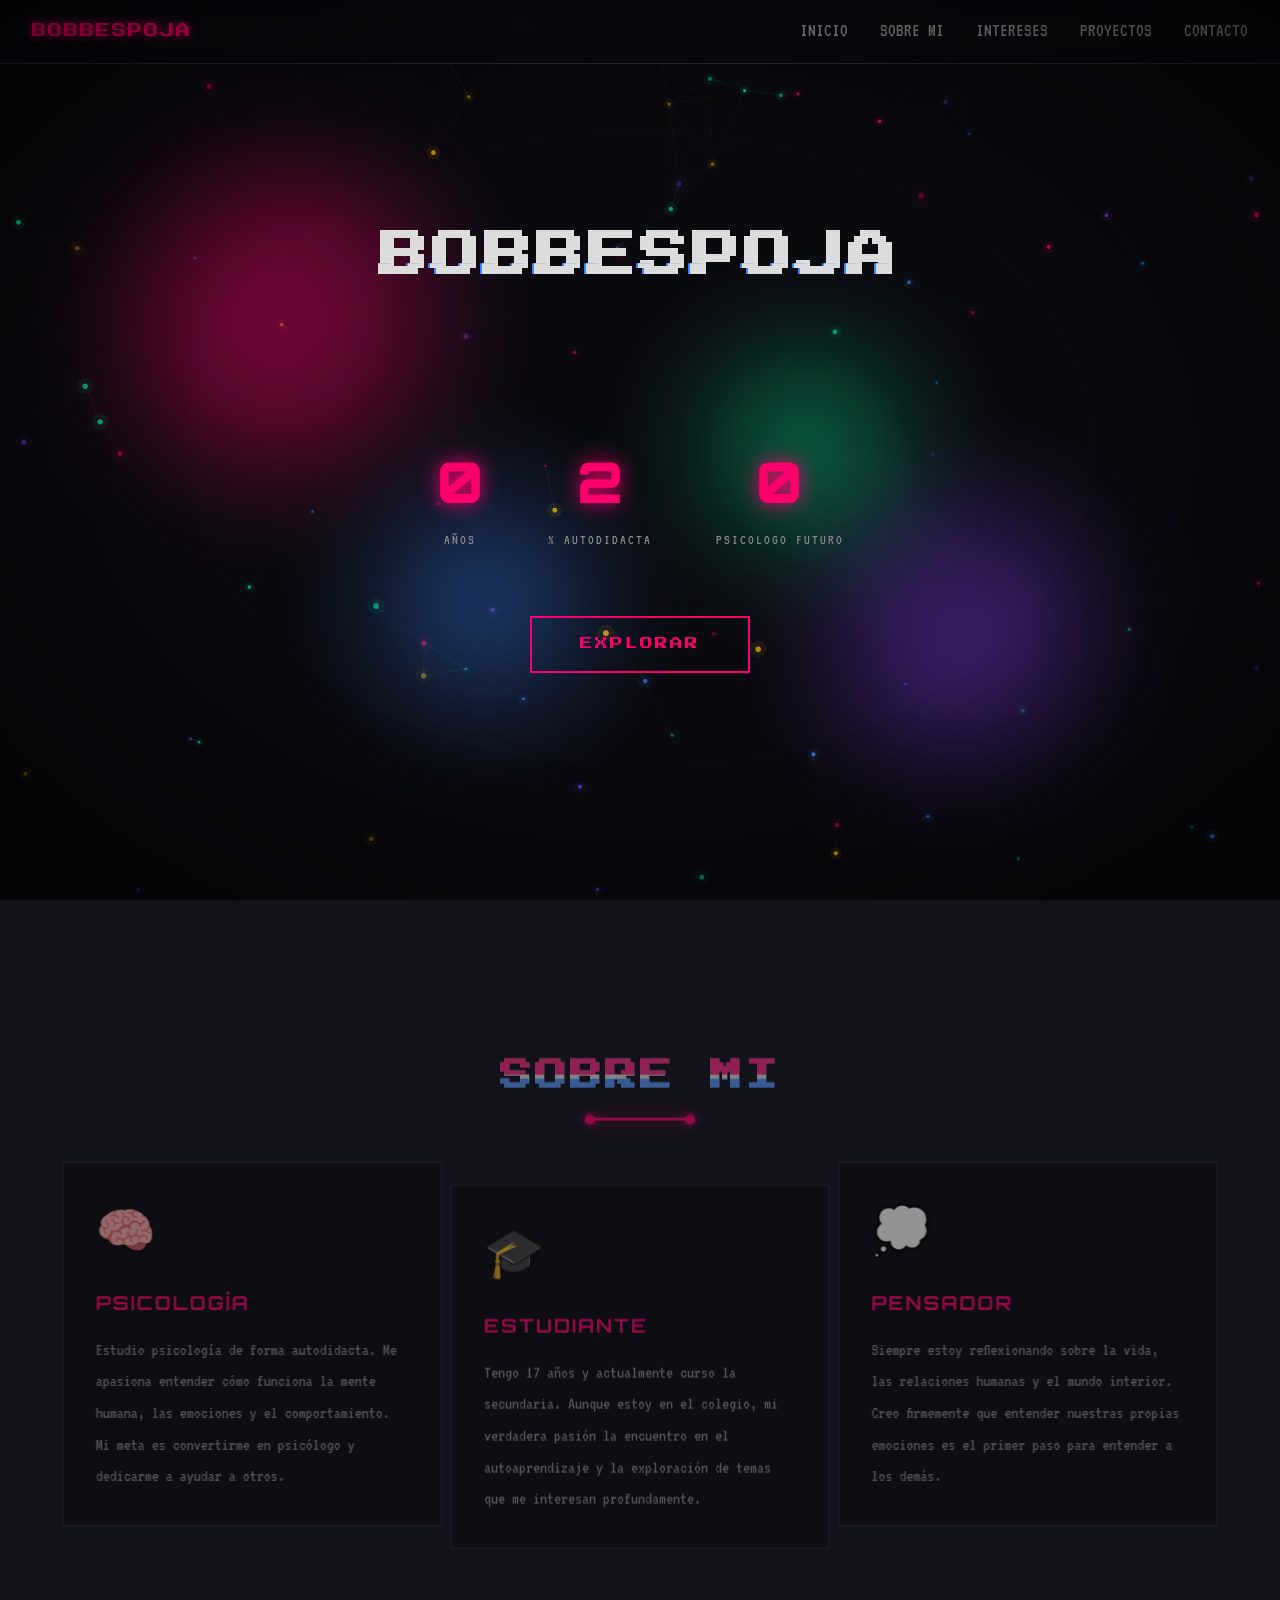
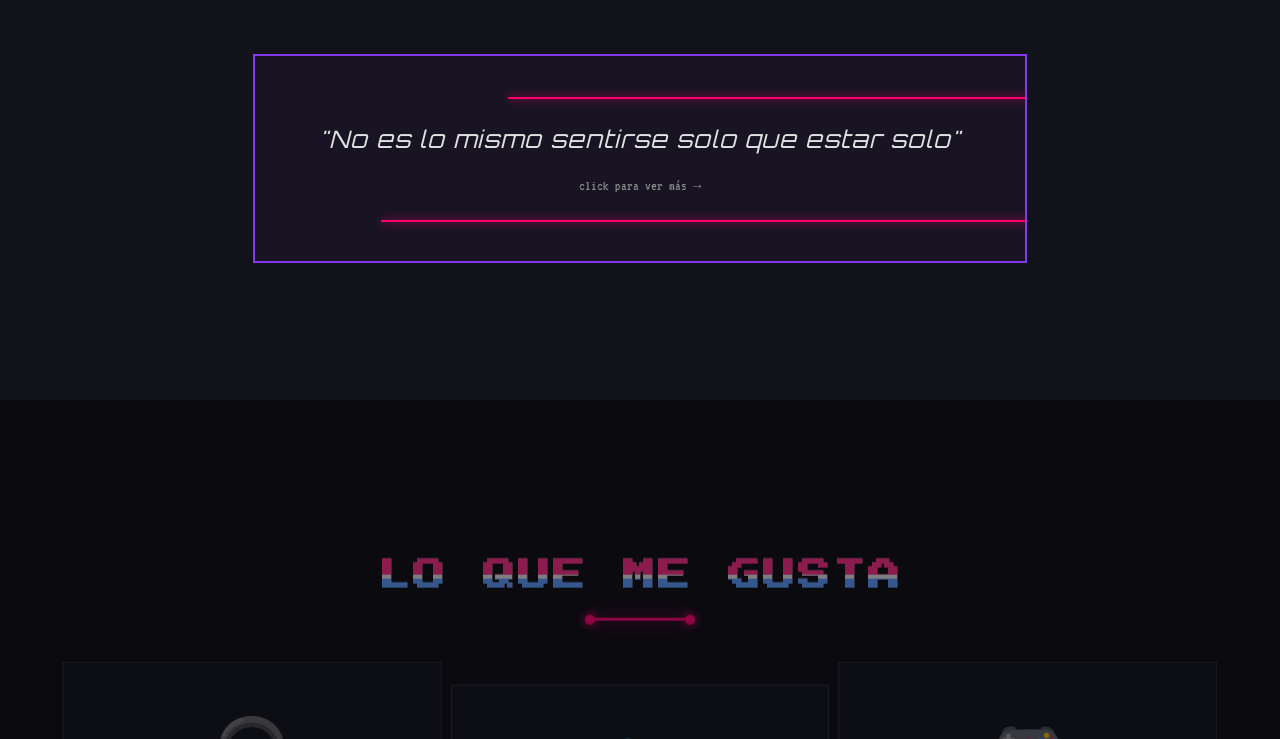
==== index.html @ 6f0a1d7a "Add files via upload" ====
<!DOCTYPE html>
<html lang="es">
<head>
    <meta charset="UTF-8">
    <meta http-equiv="refresh" content="0; url=positive-page/html/index.html">
    <title>BOBBESPOJA</title>
    <style>
        body {
            background: #0a0a0f;
            color: #e0e0e0;
            font-family: monospace;
            display: flex;
            align-items: center;
            justify-content: center;
            height: 100vh;
            margin: 0;
        }
        a {
            color: #ff006e;
            text-decoration: none;
        }
    </style>
</head>
<body>
    <p>Redirigiendo a <a href="positive-page/html/index.html">BOBBESPOJA</a>...</p>
</body>
</html>
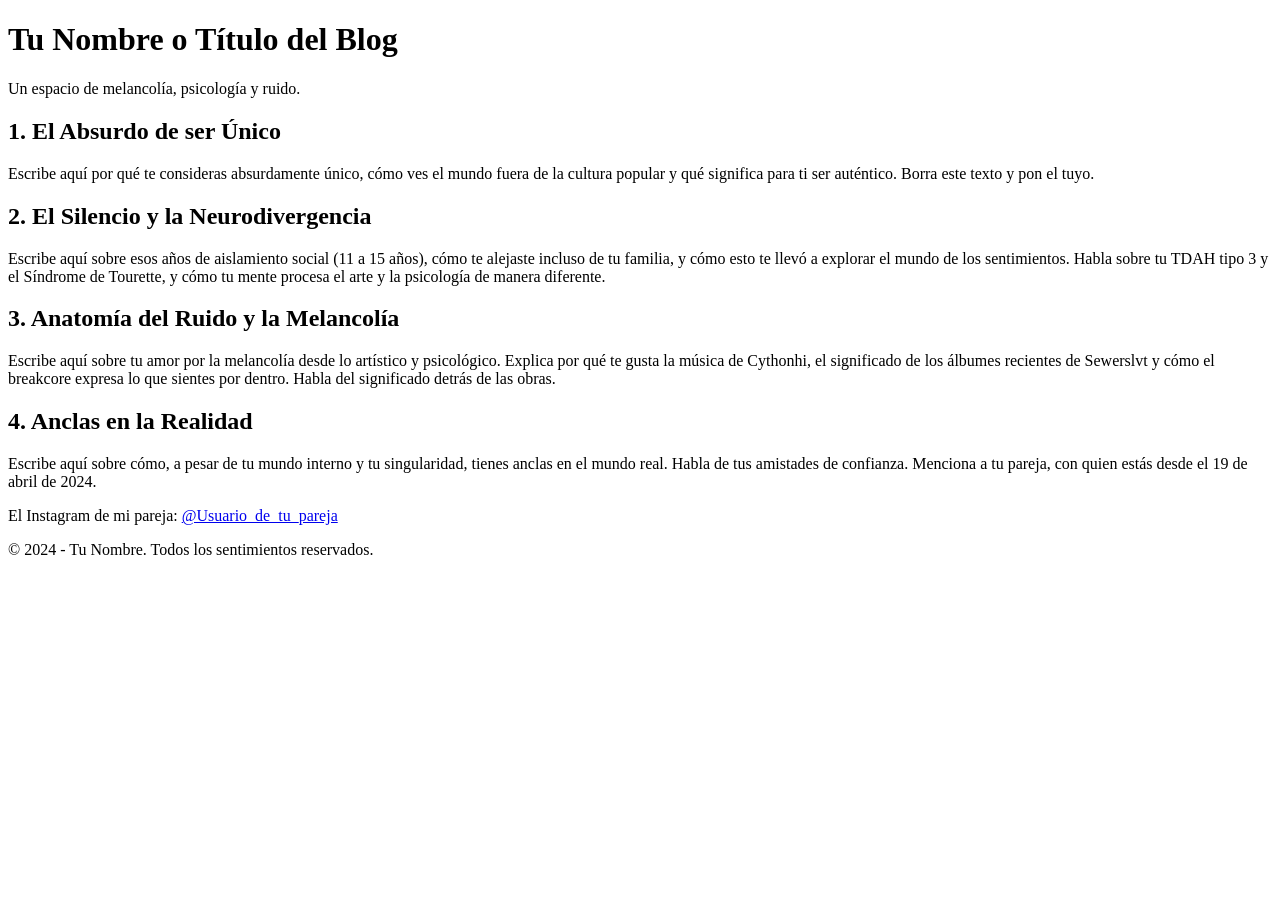
==== commit 4174c838: "Update index.html" ====
--- a/index.html
+++ b/index.html
@@ -2,26 +2,68 @@
 <html lang="es">
 <head>
     <meta charset="UTF-8">
-    <meta http-equiv="refresh" content="0; url=positive-page/html/index.html">
-    <title>BOBBESPOJA</title>
-    <style>
-        body {
-            background: #0a0a0f;
-            color: #e0e0e0;
-            font-family: monospace;
-            display: flex;
-            align-items: center;
-            justify-content: center;
-            height: 100vh;
-            margin: 0;
-        }
-        a {
-            color: #ff006e;
-            text-decoration: none;
-        }
-    </style>
+    <meta name="viewport" content="width=device-width, initial-scale=1.0">
+    <title>Tu Nombre / Tu Título</title>
+    <link rel="stylesheet" href="style.css">
 </head>
 <body>
-    <p>Redirigiendo a <a href="positive-page/html/index.html">BOBBESPOJA</a>...</p>
+
+    <!-- ENCABEZADO DE LA PÁGINA -->
+    <header>
+        <h1 class="glitch">Tu Nombre o Título del Blog</h1>
+        <p class="subtitle">Un espacio de melancolía, psicología y ruido.</p>
+    </header>
+
+    <!-- CONTENIDO PRINCIPAL -->
+    <main>
+        
+        <!-- SECCIÓN 1: QUIÉN ERES (Tu singularidad) -->
+        <article>
+            <h2>1. El Absurdo de ser Único</h2>
+            <p>
+                <!-- ESCRIBE AQUÍ TU TEXTO SOBRE TU SINGULARIDAD Y EL RECHAZO A LA CULTURA POPULAR -->
+                Escribe aquí por qué te consideras absurdamente único, cómo ves el mundo fuera de la cultura popular y qué significa para ti ser auténtico. Borra este texto y pon el tuyo.
+            </p>
+        </article>
+
+        <!-- SECCIÓN 2: EL AISLAMIENTO Y LA MENTE -->
+        <article>
+            <h2>2. El Silencio y la Neurodivergencia</h2>
+            <p>
+                <!-- ESCRIBE AQUÍ SOBRE TUS 11-15 AÑOS Y TUS DIAGNÓSTICOS -->
+                Escribe aquí sobre esos años de aislamiento social (11 a 15 años), cómo te alejaste incluso de tu familia, y cómo esto te llevó a explorar el mundo de los sentimientos. Habla sobre tu TDAH tipo 3 y el Síndrome de Tourette, y cómo tu mente procesa el arte y la psicología de manera diferente.
+            </p>
+        </article>
+
+        <!-- SECCIÓN 3: EL ARTE Y EL SONIDO -->
+        <article>
+            <h2>3. Anatomía del Ruido y la Melancolía</h2>
+            <p>
+                <!-- ESCRIBE AQUÍ SOBRE LA MÚSICA, CYTHONHI, SEWERSLVT Y EL BREAKCORE -->
+                Escribe aquí sobre tu amor por la melancolía desde lo artístico y psicológico. Explica por qué te gusta la música de Cythonhi, el significado de los álbumes recientes de Sewerslvt y cómo el breakcore expresa lo que sientes por dentro. Habla del significado detrás de las obras.
+            </p>
+        </article>
+
+        <!-- SECCIÓN 4: CONEXIONES (Pareja y amigos) -->
+        <article>
+            <h2>4. Anclas en la Realidad</h2>
+            <p>
+                <!-- ESCRIBE AQUÍ SOBRE TU PAREJA Y AMIGOS -->
+                Escribe aquí sobre cómo, a pesar de tu mundo interno y tu singularidad, tienes anclas en el mundo real. Habla de tus amistades de confianza. Menciona a tu pareja, con quien estás desde el 19 de abril de 2024. 
+            </p>
+            <p>
+                El Instagram de mi pareja: 
+                <!-- AQUÍ PONES EL LINK DE INSTAGRAM -->
+                <a href="https://instagram.com/EL_NOMBRE_DE_USUARIO_AQUI" target="_blank" class="social-link">@Usuario_de_tu_pareja</a>
+            </p>
+        </article>
+
+    </main>
+
+    <!-- PIE DE PÁGINA -->
+    <footer>
+        <p>&copy; 2024 - Tu Nombre. Todos los sentimientos reservados.</p>
+    </footer>
+
 </body>
-</html>+</html>
